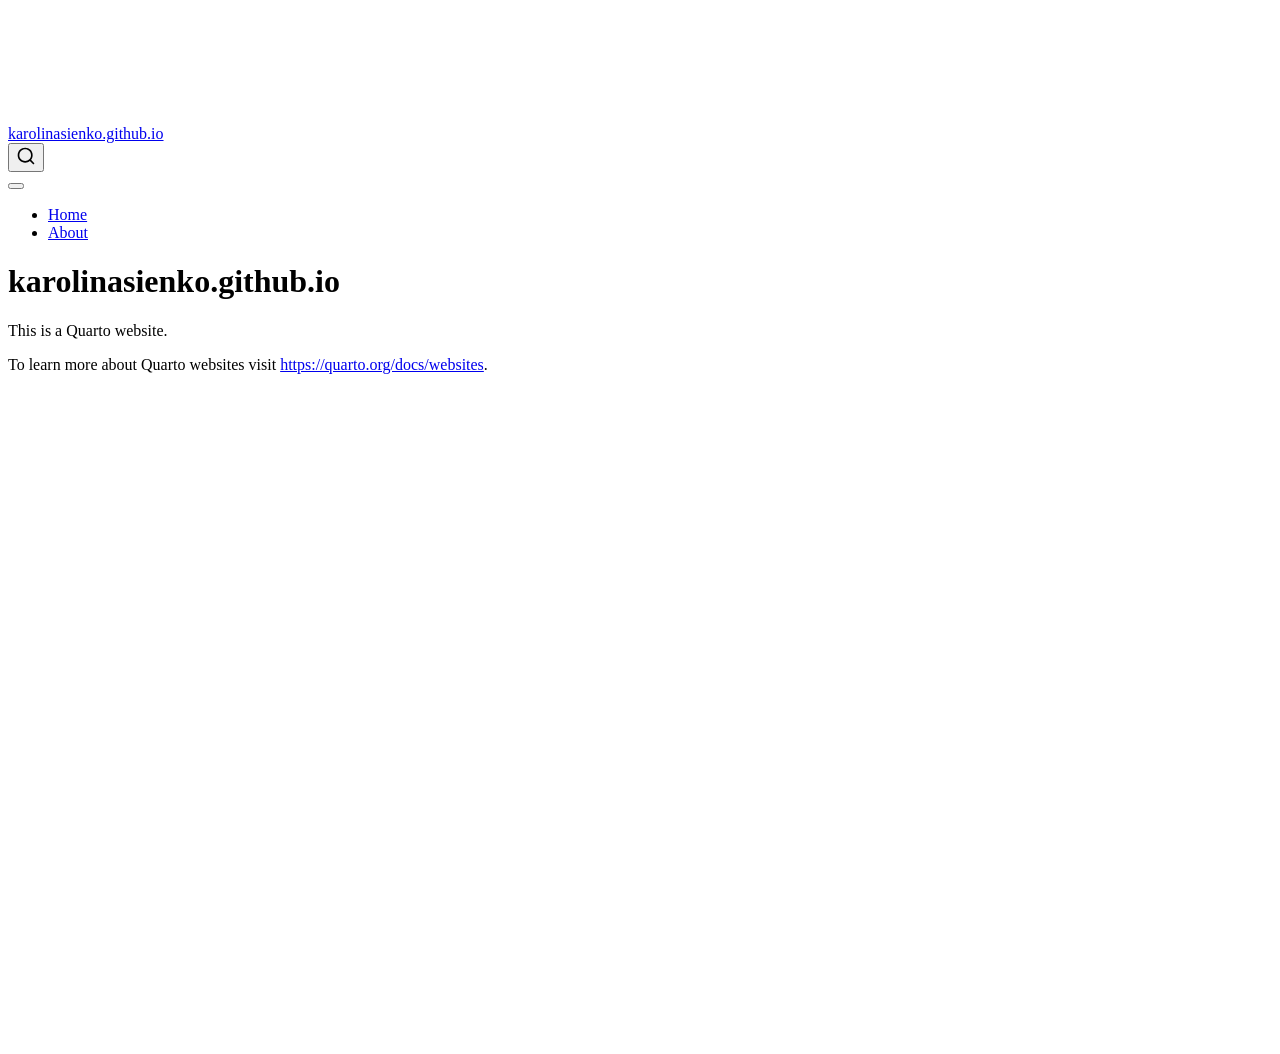
==== docs/index.html @ c71c87f5 "inital website files" ====
<!DOCTYPE html>
<html xmlns="http://www.w3.org/1999/xhtml" lang="en" xml:lang="en"><head>

<meta charset="utf-8">
<meta name="generator" content="quarto-1.10.18">

<meta name="viewport" content="width=device-width, initial-scale=1.0, user-scalable=yes">


<title>karolinasienko.github.io</title>
<style>
/* Default styles provided by pandoc.
** See https://pandoc.org/MANUAL.html#variables-for-html for config info.
*/
span.smallcaps{font-variant: small-caps;}
div.columns{display: flex; gap: 1.5em;}
div.column{flex: auto;}
@media screen {
div.columns{gap: min(4vw, 1.5em);}
div.column{overflow-x: auto;}
}
div.hanging-indent{margin-left: 1.5em; text-indent: -1.5em;}
ul.task-list{list-style: none;}
ul.task-list li input[type="checkbox"] {
  width: 0.8em;
  margin: 0 0.8em 0.2em -1em; /* quarto-specific, see https://github.com/quarto-dev/quarto-cli/issues/4556 */ 
  vertical-align: middle;
}
</style>


<script src="site_libs/quarto-nav/quarto-nav.js"></script>
<script src="site_libs/quarto-nav/headroom.min.js"></script>
<script src="site_libs/clipboard/clipboard.min.js"></script>
<script src="site_libs/quarto-search/autocomplete.umd.js"></script>
<script src="site_libs/quarto-search/fuse.min.js"></script>
<script src="site_libs/quarto-search/quarto-search.js"></script>
<meta name="quarto:offset" content="./">
<script src="site_libs/quarto-html/quarto.js" type="module"></script>
<script src="site_libs/quarto-html/tabsets/tabsets.js" type="module"></script>
<script src="site_libs/quarto-html/popper.min.js"></script>
<script src="site_libs/quarto-html/tippy.umd.min.js"></script>
<script src="site_libs/quarto-html/anchor.min.js"></script>
<link href="site_libs/quarto-html/tippy.css" rel="stylesheet">
<link href="site_libs/quarto-html/quarto-syntax-highlighting-64a204ab8560d761af7679ceaba22944.css" rel="stylesheet" id="quarto-text-highlighting-styles">
<script src="site_libs/bootstrap/bootstrap.min.js"></script>
<link href="site_libs/bootstrap/bootstrap-icons.css" rel="stylesheet">
<link href="site_libs/bootstrap/bootstrap-445b8638c3d06994fee0907d791121c4.min.css" rel="stylesheet" append-hash="true" id="quarto-bootstrap" data-mode="light">
<script id="quarto-search-options" type="application/json">{
  "location": "navbar",
  "copy-button": false,
  "collapse-after": 3,
  "panel-placement": "end",
  "type": "overlay",
  "limit": 50,
  "keyboard-shortcut": [
    "f",
    "/",
    "s"
  ],
  "show-item-context": false,
  "language": {
    "search-no-results-text": "No results",
    "search-matching-documents-text": "matching documents",
    "search-copy-link-title": "Copy link to search",
    "search-hide-matches-text": "Hide additional matches",
    "search-more-match-text": "more match in this document",
    "search-more-matches-text": "more matches in this document",
    "search-clear-button-title": "Clear",
    "search-text-placeholder": "",
    "search-detached-cancel-button-title": "Cancel",
    "search-submit-button-title": "Submit",
    "search-label": "Search"
  }
}</script>


<link rel="stylesheet" href="styles.css">
</head>

<body class="nav-fixed quarto-light">

<div id="quarto-search-results"></div>
  <header id="quarto-header" class="headroom fixed-top">
    <nav class="navbar navbar-expand-lg " data-bs-theme="dark">
      <div class="navbar-container container-fluid">
      <div class="navbar-brand-container mx-auto">
    <a class="navbar-brand" href="./index.html">
    <span class="navbar-title">karolinasienko.github.io</span>
    </a>
  </div>
            <div id="quarto-search" class="" title="Search"></div>
          <button class="navbar-toggler" type="button" data-bs-toggle="collapse" data-bs-target="#navbarCollapse" aria-controls="navbarCollapse" role="menu" aria-expanded="false" aria-label="Toggle navigation" onclick="if (window.quartoToggleHeadroom) { window.quartoToggleHeadroom(); }">
  <span class="navbar-toggler-icon"></span>
</button>
          <div class="collapse navbar-collapse" id="navbarCollapse">
            <ul class="navbar-nav navbar-nav-scroll me-auto">
  <li class="nav-item">
    <a class="nav-link active" href="./index.html" aria-current="page"> 
<span class="menu-text">Home</span></a>
  </li>  
  <li class="nav-item">
    <a class="nav-link" href="./about.html"> 
<span class="menu-text">About</span></a>
  </li>  
</ul>
          </div> <!-- /navcollapse -->
            <div class="quarto-navbar-tools">
</div>
      </div> <!-- /container-fluid -->
    </nav>
</header>
<!-- content -->
<div id="quarto-content" class="quarto-container page-columns page-rows-contents page-layout-article page-navbar">
<!-- sidebar -->
<!-- margin-sidebar -->
    <div id="quarto-margin-sidebar" class="sidebar margin-sidebar zindex-bottom">
        
    </div>
<!-- main -->
<main class="content" id="quarto-document-content">

<header id="title-block-header" class="quarto-title-block default">
<div class="quarto-title">
<h1 class="title">karolinasienko.github.io</h1>
</div>



<div class="quarto-title-meta">

    
  
    
  </div>
  


</header>


<p>This is a Quarto website.</p>
<p>To learn more about Quarto websites visit <a href="https://quarto.org/docs/websites" class="uri">https://quarto.org/docs/websites</a>.</p>



</main> <!-- /main -->
<script id="quarto-html-after-body" type="application/javascript">
  window.document.addEventListener("DOMContentLoaded", function (event) {
    const icon = "";
    const anchorJS = new window.AnchorJS();
    anchorJS.options = {
      placement: 'right',
      icon: icon
    };
    anchorJS.add('.anchored');
    const isCodeAnnotation = (el) => {
      for (const clz of el.classList) {
        if (clz.startsWith('code-annotation-')) {                     
          return true;
        }
      }
      return false;
    }
    const onCopySuccess = function(e) {
      // button target
      const button = e.trigger;
      // don't keep focus
      button.blur();
      // flash "checked"
      button.classList.add('code-copy-button-checked');
      var currentTitle = button.getAttribute("title");
      button.setAttribute("title", "Copied!");
      let tooltip;
      if (window.bootstrap) {
        button.setAttribute("data-bs-toggle", "tooltip");
        button.setAttribute("data-bs-placement", "left");
        button.setAttribute("data-bs-title", "Copied!");
        tooltip = new bootstrap.Tooltip(button, 
          { trigger: "manual", 
            customClass: "code-copy-button-tooltip",
            offset: [0, -8]});
        tooltip.show();    
      }
      setTimeout(function() {
        if (tooltip) {
          tooltip.hide();
          button.removeAttribute("data-bs-title");
          button.removeAttribute("data-bs-toggle");
          button.removeAttribute("data-bs-placement");
        }
        button.setAttribute("title", currentTitle);
        button.classList.remove('code-copy-button-checked');
      }, 1000);
      // clear code selection
      e.clearSelection();
    }
    const getTextToCopy = function(trigger) {
      const outerScaffold = trigger.parentElement.cloneNode(true);
      const codeEl = outerScaffold.querySelector('code');
      for (const childEl of codeEl.children) {
        if (isCodeAnnotation(childEl)) {
          childEl.remove();
        }
      }
      return codeEl.innerText;
    }
    const clipboard = new window.ClipboardJS('.code-copy-button:not([data-in-quarto-modal])', {
      text: getTextToCopy
    });
    clipboard.on('success', onCopySuccess);
    if (window.document.getElementById('quarto-embedded-source-code-modal')) {
      const clipboardModal = new window.ClipboardJS('.code-copy-button[data-in-quarto-modal]', {
        text: getTextToCopy,
        container: window.document.getElementById('quarto-embedded-source-code-modal')
      });
      clipboardModal.on('success', onCopySuccess);
    }
      var localhostRegex = new RegExp(/^(?:http|https):\/\/localhost\:?[0-9]*\//);
      var mailtoRegex = new RegExp(/^mailto:/);
        var filterRegex = new RegExp('/' + window.location.host + '/');
      var isInternal = (href) => {
          return filterRegex.test(href) || localhostRegex.test(href) || mailtoRegex.test(href);
      }
      // Inspect non-navigation links and adorn them if external
     var links = window.document.querySelectorAll('a[href]:not(.nav-link):not(.navbar-brand):not(.toc-action):not(.sidebar-link):not(.sidebar-item-toggle):not(.pagination-link):not(.no-external):not([aria-hidden]):not(.dropdown-item):not(.quarto-navigation-tool):not(.about-link)');
      for (var i=0; i<links.length; i++) {
        const link = links[i];
        if (!isInternal(link.href)) {
          // undo the damage that might have been done by quarto-nav.js in the case of
          // links that we want to consider external
          if (link.dataset.originalHref !== undefined) {
            link.href = link.dataset.originalHref;
          }
        }
      }
    function tippyHover(el, contentFn, onTriggerFn, onUntriggerFn) {
      const config = {
        allowHTML: true,
        maxWidth: 500,
        delay: 100,
        arrow: false,
        appendTo: function(el) {
            return el.parentElement;
        },
        interactive: true,
        interactiveBorder: 10,
        theme: 'quarto',
        placement: 'bottom-start',
      };
      if (contentFn) {
        config.content = contentFn;
      }
      if (onTriggerFn) {
        config.onTrigger = onTriggerFn;
      }
      if (onUntriggerFn) {
        config.onUntrigger = onUntriggerFn;
      }
      window.tippy(el, config); 
    }
    const noterefs = window.document.querySelectorAll('a[role="doc-noteref"]');
    for (var i=0; i<noterefs.length; i++) {
      const ref = noterefs[i];
      tippyHover(ref, function() {
        // use id or data attribute instead here
        let href = ref.getAttribute('data-footnote-href') || ref.getAttribute('href');
        try { href = new URL(href).hash; } catch {}
        const id = href.replace(/^#\/?/, "");
        const note = window.document.getElementById(id);
        if (note) {
          return note.innerHTML;
        } else {
          return "";
        }
      });
    }
    const xrefs = window.document.querySelectorAll('a.quarto-xref');
    const processXRef = (id, note) => {
      // Strip column container classes
      const stripColumnClz = (el) => {
        el.classList.remove("page-full", "page-columns");
        if (el.children) {
          for (const child of el.children) {
            stripColumnClz(child);
          }
        }
      }
      stripColumnClz(note)
      if (id === null || id.startsWith('sec-')) {
        // Special case sections, only their first couple elements
        const container = document.createElement("div");
        if (note.children && note.children.length > 2) {
          container.appendChild(note.children[0].cloneNode(true));
          for (let i = 1; i < note.children.length; i++) {
            const child = note.children[i];
            if (child.tagName === "P" && child.innerText === "") {
              continue;
            } else {
              container.appendChild(child.cloneNode(true));
              break;
            }
          }
          if (window.Quarto?.typesetMath) {
            window.Quarto.typesetMath(container);
          }
          return container.innerHTML
        } else {
          if (window.Quarto?.typesetMath) {
            window.Quarto.typesetMath(note);
          }
          return note.innerHTML;
        }
      } else {
        // Remove any anchor links if they are present
        const anchorLink = note.querySelector('a.anchorjs-link');
        if (anchorLink) {
          anchorLink.remove();
        }
        if (window.Quarto?.typesetMath) {
          window.Quarto.typesetMath(note);
        }
        if (note.classList.contains("callout")) {
          return note.outerHTML;
        } else {
          return note.innerHTML;
        }
      }
    }
    for (var i=0; i<xrefs.length; i++) {
      const xref = xrefs[i];
      tippyHover(xref, undefined, function(instance) {
        instance.disable();
        let url = xref.getAttribute('href');
        let hash = undefined; 
        if (url.startsWith('#')) {
          hash = url;
        } else {
          try { hash = new URL(url).hash; } catch {}
        }
        if (hash) {
          const id = hash.replace(/^#\/?/, "");
          const note = window.document.getElementById(id);
          if (note !== null) {
            try {
              const html = processXRef(id, note.cloneNode(true));
              instance.setContent(html);
            } finally {
              instance.enable();
              instance.show();
            }
          } else {
            // See if we can fetch this
            fetch(url.split('#')[0])
            .then(res => res.text())
            .then(html => {
              const parser = new DOMParser();
              const htmlDoc = parser.parseFromString(html, "text/html");
              const note = htmlDoc.getElementById(id);
              if (note !== null) {
                const html = processXRef(id, note);
                instance.setContent(html);
              } 
            }).finally(() => {
              instance.enable();
              instance.show();
            });
          }
        } else {
          // See if we can fetch a full url (with no hash to target)
          // This is a special case and we should probably do some content thinning / targeting
          fetch(url)
          .then(res => res.text())
          .then(html => {
            const parser = new DOMParser();
            const htmlDoc = parser.parseFromString(html, "text/html");
            const note = htmlDoc.querySelector('main.content');
            if (note !== null) {
              // This should only happen for chapter cross references
              // (since there is no id in the URL)
              // remove the first header
              if (note.children.length > 0 && note.children[0].tagName === "HEADER") {
                note.children[0].remove();
              }
              const html = processXRef(null, note);
              instance.setContent(html);
            } 
          }).finally(() => {
            instance.enable();
            instance.show();
          });
        }
      }, function(instance) {
      });
    }
        let selectedAnnoteEl;
        const selectorForAnnotation = ( cell, annotation) => {
          let cellAttr = 'data-code-cell="' + cell + '"';
          let lineAttr = 'data-code-annotation="' +  annotation + '"';
          const selector = 'span[' + cellAttr + '][' + lineAttr + ']';
          return selector;
        }
        const selectCodeLines = (annoteEl) => {
          const doc = window.document;
          const targetCell = annoteEl.getAttribute("data-target-cell");
          const targetAnnotation = annoteEl.getAttribute("data-target-annotation");
          const annoteSpan = window.document.querySelector(selectorForAnnotation(targetCell, targetAnnotation));
          const lines = annoteSpan.getAttribute("data-code-lines").split(",");
          const lineIds = lines.map((line) => {
            return targetCell + "-" + line;
          })
          let top = null;
          let height = null;
          let parent = null;
          if (lineIds.length > 0) {
              //compute the position of the single el (top and bottom and make a div)
              const el = window.document.getElementById(lineIds[0]);
              top = el.offsetTop;
              height = el.offsetHeight;
              parent = el.parentElement.parentElement;
            if (lineIds.length > 1) {
              const lastEl = window.document.getElementById(lineIds[lineIds.length - 1]);
              const bottom = lastEl.offsetTop + lastEl.offsetHeight;
              height = bottom - top;
            }
            if (top !== null && height !== null && parent !== null) {
              // cook up a div (if necessary) and position it 
              let div = window.document.getElementById("code-annotation-line-highlight");
              if (div === null) {
                div = window.document.createElement("div");
                div.setAttribute("id", "code-annotation-line-highlight");
                div.style.position = 'absolute';
                parent.appendChild(div);
              }
              div.style.top = top - 2 + "px";
              div.style.height = height + 4 + "px";
              div.style.left = 0;
              let gutterDiv = window.document.getElementById("code-annotation-line-highlight-gutter");
              if (gutterDiv === null) {
                gutterDiv = window.document.createElement("div");
                gutterDiv.setAttribute("id", "code-annotation-line-highlight-gutter");
                gutterDiv.style.position = 'absolute';
                const codeCell = window.document.getElementById(targetCell);
                const gutter = codeCell.querySelector('.code-annotation-gutter');
                gutter.appendChild(gutterDiv);
              }
              gutterDiv.style.top = top - 2 + "px";
              gutterDiv.style.height = height + 4 + "px";
            }
            selectedAnnoteEl = annoteEl;
          }
        };
        const unselectCodeLines = () => {
          const elementsIds = ["code-annotation-line-highlight", "code-annotation-line-highlight-gutter"];
          elementsIds.forEach((elId) => {
            const div = window.document.getElementById(elId);
            if (div) {
              div.remove();
            }
          });
          selectedAnnoteEl = undefined;
        };
          // Handle positioning of the toggle
      window.addEventListener(
        "resize",
        throttle(() => {
          elRect = undefined;
          if (selectedAnnoteEl) {
            selectCodeLines(selectedAnnoteEl);
          }
        }, 10)
      );
      function throttle(fn, ms) {
      let throttle = false;
      let timer;
        return (...args) => {
          if(!throttle) { // first call gets through
              fn.apply(this, args);
              throttle = true;
          } else { // all the others get throttled
              if(timer) clearTimeout(timer); // cancel #2
              timer = setTimeout(() => {
                fn.apply(this, args);
                timer = throttle = false;
              }, ms);
          }
        };
      }
        // Attach click handler to the DT
        const annoteDls = window.document.querySelectorAll('dt[data-target-cell]');
        for (const annoteDlNode of annoteDls) {
          annoteDlNode.addEventListener('click', (event) => {
            const clickedEl = event.target;
            if (clickedEl !== selectedAnnoteEl) {
              unselectCodeLines();
              const activeEl = window.document.querySelector('dt[data-target-cell].code-annotation-active');
              if (activeEl) {
                activeEl.classList.remove('code-annotation-active');
              }
              selectCodeLines(clickedEl);
              clickedEl.classList.add('code-annotation-active');
            } else {
              // Unselect the line
              unselectCodeLines();
              clickedEl.classList.remove('code-annotation-active');
            }
          });
        }
    const findCites = (el) => {
      const parentEl = el.parentElement;
      if (parentEl) {
        const cites = parentEl.dataset.cites;
        if (cites) {
          return {
            el,
            cites: cites.split(' ')
          };
        } else {
          return findCites(el.parentElement)
        }
      } else {
        return undefined;
      }
    };
    var bibliorefs = window.document.querySelectorAll('a[role="doc-biblioref"]');
    for (var i=0; i<bibliorefs.length; i++) {
      const ref = bibliorefs[i];
      const citeInfo = findCites(ref);
      if (citeInfo) {
        tippyHover(citeInfo.el, function() {
          var popup = window.document.createElement('div');
          citeInfo.cites.forEach(function(cite) {
            var citeDiv = window.document.createElement('div');
            citeDiv.classList.add('hanging-indent');
            citeDiv.classList.add('csl-entry');
            var biblioDiv = window.document.getElementById('ref-' + cite);
            if (biblioDiv) {
              citeDiv.innerHTML = biblioDiv.innerHTML;
            }
            popup.appendChild(citeDiv);
          });
          return popup.innerHTML;
        });
      }
    }
  });
  </script>
</div> <!-- /content -->




</body></html>
---- docs/site_libs/quarto-html/tippy.css ----
.tippy-box[data-animation=fade][data-state=hidden]{opacity:0}[data-tippy-root]{max-width:calc(100vw - 10px)}.tippy-box{position:relative;background-color:#333;color:#fff;border-radius:4px;font-size:14px;line-height:1.4;white-space:normal;outline:0;transition-property:transform,visibility,opacity}.tippy-box[data-placement^=top]>.tippy-arrow{bottom:0}.tippy-box[data-placement^=top]>.tippy-arrow:before{bottom:-7px;left:0;border-width:8px 8px 0;border-top-color:initial;transform-origin:center top}.tippy-box[data-placement^=bottom]>.tippy-arrow{top:0}.tippy-box[data-placement^=bottom]>.tippy-arrow:before{top:-7px;left:0;border-width:0 8px 8px;border-bottom-color:initial;transform-origin:center bottom}.tippy-box[data-placement^=left]>.tippy-arrow{right:0}.tippy-box[data-placement^=left]>.tippy-arrow:before{border-width:8px 0 8px 8px;border-left-color:initial;right:-7px;transform-origin:center left}.tippy-box[data-placement^=right]>.tippy-arrow{left:0}.tippy-box[data-placement^=right]>.tippy-arrow:before{left:-7px;border-width:8px 8px 8px 0;border-right-color:initial;transform-origin:center right}.tippy-box[data-inertia][data-state=visible]{transition-timing-function:cubic-bezier(.54,1.5,.38,1.11)}.tippy-arrow{width:16px;height:16px;color:#333}.tippy-arrow:before{content:"";position:absolute;border-color:transparent;border-style:solid}.tippy-content{position:relative;padding:5px 9px;z-index:1}
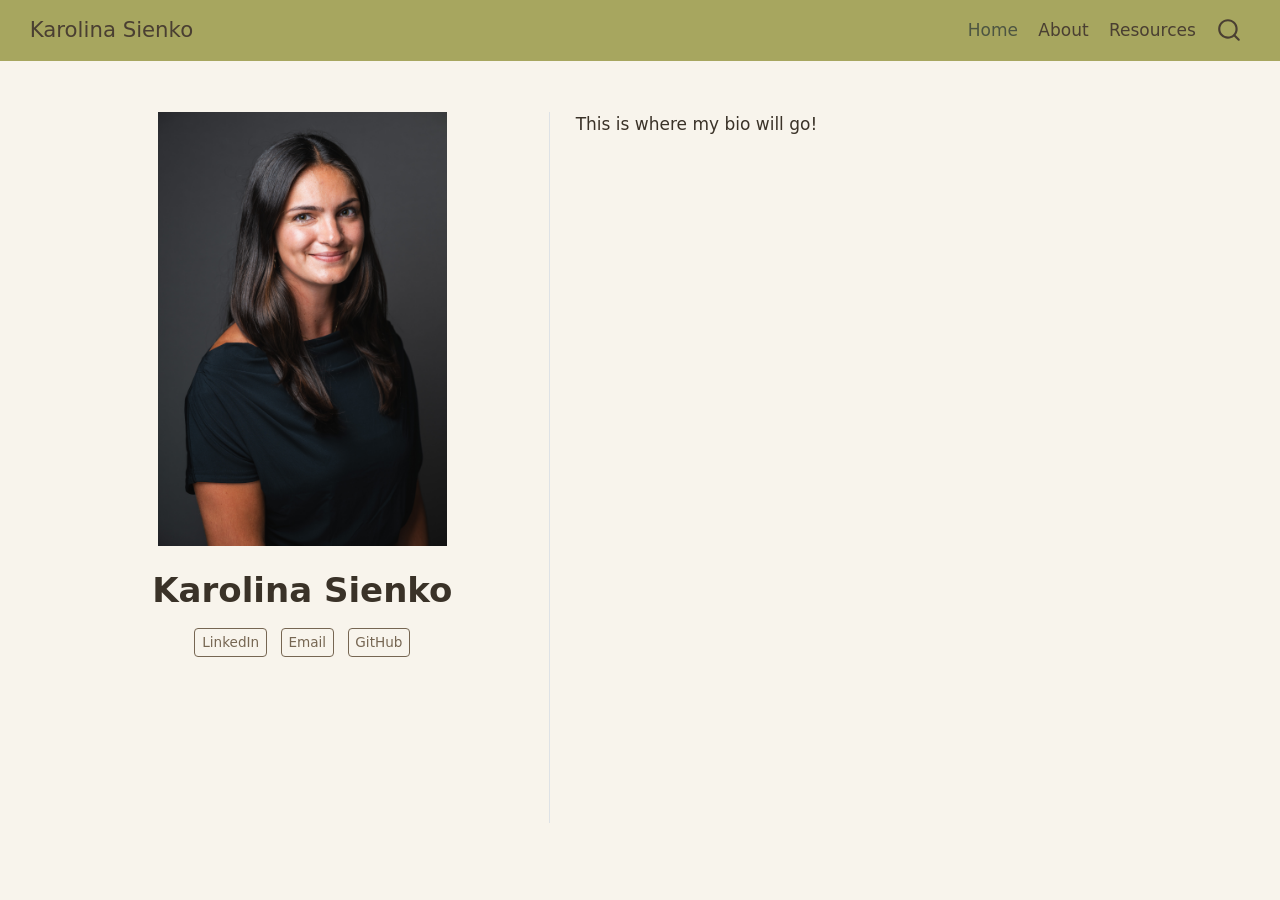
==== commit b8839c51: "update website" ====
--- a/docs/index.html
+++ b/docs/index.html
@@ -7,7 +7,7 @@
 <meta name="viewport" content="width=device-width, initial-scale=1.0, user-scalable=yes">
 
 
-<title>karolinasienko.github.io</title>
+<title>Karolina Sienko</title>
 <style>
 /* Default styles provided by pandoc.
 ** See https://pandoc.org/MANUAL.html#variables-for-html for config info.
@@ -40,12 +40,11 @@
 <script src="site_libs/quarto-html/tabsets/tabsets.js" type="module"></script>
 <script src="site_libs/quarto-html/popper.min.js"></script>
 <script src="site_libs/quarto-html/tippy.umd.min.js"></script>
-<script src="site_libs/quarto-html/anchor.min.js"></script>
 <link href="site_libs/quarto-html/tippy.css" rel="stylesheet">
 <link href="site_libs/quarto-html/quarto-syntax-highlighting-64a204ab8560d761af7679ceaba22944.css" rel="stylesheet" id="quarto-text-highlighting-styles">
 <script src="site_libs/bootstrap/bootstrap.min.js"></script>
 <link href="site_libs/bootstrap/bootstrap-icons.css" rel="stylesheet">
-<link href="site_libs/bootstrap/bootstrap-445b8638c3d06994fee0907d791121c4.min.css" rel="stylesheet" append-hash="true" id="quarto-bootstrap" data-mode="light">
+<link href="site_libs/bootstrap/bootstrap-30ba4f219e19364cc62fd68c0fb30aa4.min.css" rel="stylesheet" append-hash="true" id="quarto-bootstrap" data-mode="light">
 <script id="quarto-search-options" type="application/json">{
   "location": "navbar",
   "copy-button": false,
@@ -75,7 +74,6 @@
 }</script>
 
 
-<link rel="stylesheet" href="styles.css">
 </head>
 
 <body class="nav-fixed quarto-light">
@@ -86,7 +84,7 @@
       <div class="navbar-container container-fluid">
       <div class="navbar-brand-container mx-auto">
     <a class="navbar-brand" href="./index.html">
-    <span class="navbar-title">karolinasienko.github.io</span>
+    <span class="navbar-title">Karolina Sienko</span>
     </a>
   </div>
             <div id="quarto-search" class="" title="Search"></div>
@@ -94,7 +92,7 @@
   <span class="navbar-toggler-icon"></span>
 </button>
           <div class="collapse navbar-collapse" id="navbarCollapse">
-            <ul class="navbar-nav navbar-nav-scroll me-auto">
+            <ul class="navbar-nav navbar-nav-scroll ms-auto">
   <li class="nav-item">
     <a class="nav-link active" href="./index.html" aria-current="page"> 
 <span class="menu-text">Home</span></a>
@@ -102,6 +100,10 @@
   <li class="nav-item">
     <a class="nav-link" href="./about.html"> 
 <span class="menu-text">About</span></a>
+  </li>  
+  <li class="nav-item">
+    <a class="nav-link" href="./resources.html"> 
+<span class="menu-text">Resources</span></a>
   </li>  
 </ul>
           </div> <!-- /navcollapse -->
@@ -111,49 +113,43 @@
     </nav>
 </header>
 <!-- content -->
-<div id="quarto-content" class="quarto-container page-columns page-rows-contents page-layout-article page-navbar">
+<div id="quarto-content" class="quarto-container page-columns page-rows-contents page-layout-full page-navbar">
 <!-- sidebar -->
 <!-- margin-sidebar -->
-    <div id="quarto-margin-sidebar" class="sidebar margin-sidebar zindex-bottom">
-        
-    </div>
+    
 <!-- main -->
-<main class="content" id="quarto-document-content">
-
+<div class="quarto-about-trestles column-page">
+  <div class="about-entity">
+    <img src="images/headshot.jpg" class="about-image
+  rectangle " style="width: 17em;">
 <header id="title-block-header" class="quarto-title-block default">
 <div class="quarto-title">
-<h1 class="title">karolinasienko.github.io</h1>
+<h1 class="title">Karolina Sienko</h1>
 </div>
-
-
-
-<div class="quarto-title-meta">
-
-    
-  
-    
+<div class="quarto-title-meta column-page">
   </div>
-  
-
-
 </header>
-
-
-<p>This is a Quarto website.</p>
-<p>To learn more about Quarto websites visit <a href="https://quarto.org/docs/websites" class="uri">https://quarto.org/docs/websites</a>.</p>
-
-
-
-</main> <!-- /main -->
+    <div class="about-links">
+  <a href="https://www.linkedin.com/in/karolina-sienko/" class="about-link" rel="" target="_blank">
+     <span class="about-link-text"><i class="fa-brands fa-linkedin"></i> LinkedIn</span>
+  </a>
+  <a href="mailto:karolina.e.sienko@gmail.com" class="about-link" rel="" target="">
+     <span class="about-link-text"><i class="fa-solid fa-envelope"></i> Email</span>
+  </a>
+  <a href="https://github.com/karolinasienko" class="about-link" rel="" target="_blank">
+     <span class="about-link-text"><i class="fa-brands fa-github"></i> GitHub</span>
+  </a>
+</div>
+  </div>
+  <div class="about-contents"><main class="content column-page" id="quarto-document-content">
+<p>This is where my bio will go!</p>
+
+
+</main></div>
+</div>
+ <!-- /main -->
 <script id="quarto-html-after-body" type="application/javascript">
   window.document.addEventListener("DOMContentLoaded", function (event) {
-    const icon = "";
-    const anchorJS = new window.AnchorJS();
-    anchorJS.options = {
-      placement: 'right',
-      icon: icon
-    };
-    anchorJS.add('.anchored');
     const isCodeAnnotation = (el) => {
       for (const clz of el.classList) {
         if (clz.startsWith('code-annotation-')) {                     
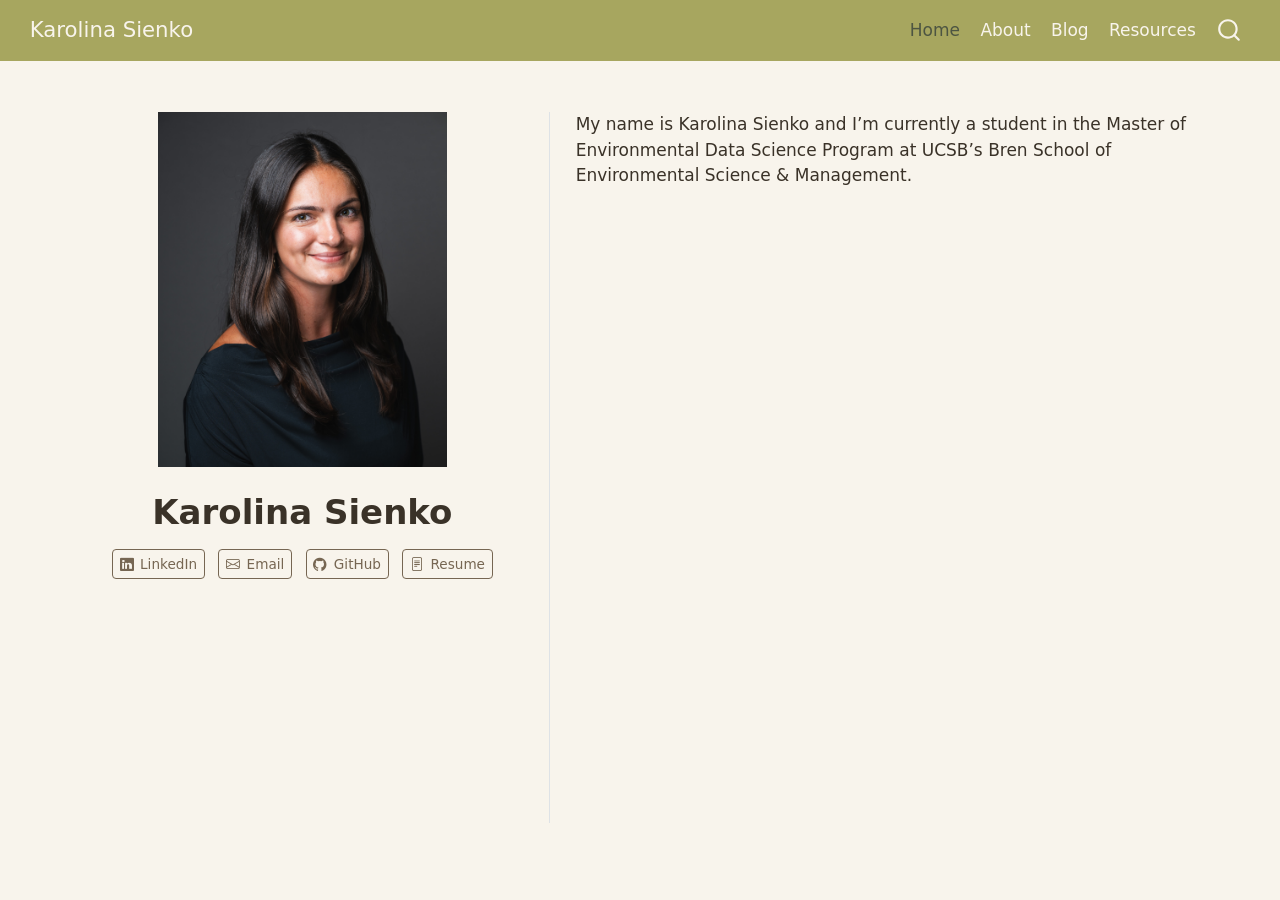
==== commit c46903be: "added my first blog post" ====
--- a/docs/index.html
+++ b/docs/index.html
@@ -44,7 +44,7 @@
 <link href="site_libs/quarto-html/quarto-syntax-highlighting-64a204ab8560d761af7679ceaba22944.css" rel="stylesheet" id="quarto-text-highlighting-styles">
 <script src="site_libs/bootstrap/bootstrap.min.js"></script>
 <link href="site_libs/bootstrap/bootstrap-icons.css" rel="stylesheet">
-<link href="site_libs/bootstrap/bootstrap-30ba4f219e19364cc62fd68c0fb30aa4.min.css" rel="stylesheet" append-hash="true" id="quarto-bootstrap" data-mode="light">
+<link href="site_libs/bootstrap/bootstrap-de41f6195cf13047cfeaae34bc5047b9.min.css" rel="stylesheet" append-hash="true" id="quarto-bootstrap" data-mode="light">
 <script id="quarto-search-options" type="application/json">{
   "location": "navbar",
   "copy-button": false,
@@ -102,6 +102,10 @@
 <span class="menu-text">About</span></a>
   </li>  
   <li class="nav-item">
+    <a class="nav-link" href="./posts.html"> 
+<span class="menu-text">Blog</span></a>
+  </li>  
+  <li class="nav-item">
     <a class="nav-link" href="./resources.html"> 
 <span class="menu-text">Resources</span></a>
   </li>  
@@ -120,7 +124,7 @@
 <!-- main -->
 <div class="quarto-about-trestles column-page">
   <div class="about-entity">
-    <img src="images/headshot.jpg" class="about-image
+    <img src="images/website_headhost.jpg" class="about-image
   rectangle " style="width: 17em;">
 <header id="title-block-header" class="quarto-title-block default">
 <div class="quarto-title">
@@ -131,18 +135,25 @@
 </header>
     <div class="about-links">
   <a href="https://www.linkedin.com/in/karolina-sienko/" class="about-link" rel="" target="_blank">
-     <span class="about-link-text"><i class="fa-brands fa-linkedin"></i> LinkedIn</span>
+    <i class="bi bi-linkedin"></i>
+     <span class="about-link-text">LinkedIn</span>
   </a>
   <a href="mailto:karolina.e.sienko@gmail.com" class="about-link" rel="" target="">
-     <span class="about-link-text"><i class="fa-solid fa-envelope"></i> Email</span>
+    <i class="bi bi-envelope"></i>
+     <span class="about-link-text">Email</span>
   </a>
   <a href="https://github.com/karolinasienko" class="about-link" rel="" target="_blank">
-     <span class="about-link-text"><i class="fa-brands fa-github"></i> GitHub</span>
+    <i class="bi bi-github"></i>
+     <span class="about-link-text">GitHub</span>
+  </a>
+  <a href="https://karolinasienko.github.io/files/KarolinaSienko_MEDS_Resume_Sep2026.pdf" class="about-link" rel="" target="_blank">
+    <i class="bi bi-file-text"></i>
+     <span class="about-link-text">Resume</span>
   </a>
 </div>
   </div>
   <div class="about-contents"><main class="content column-page" id="quarto-document-content">
-<p>This is where my bio will go!</p>
+<p>My name is Karolina Sienko and I’m currently a student in the Master of Environmental Data Science Program at UCSB’s Bren School of Environmental Science &amp; Management.</p>
 
 
 </main></div>
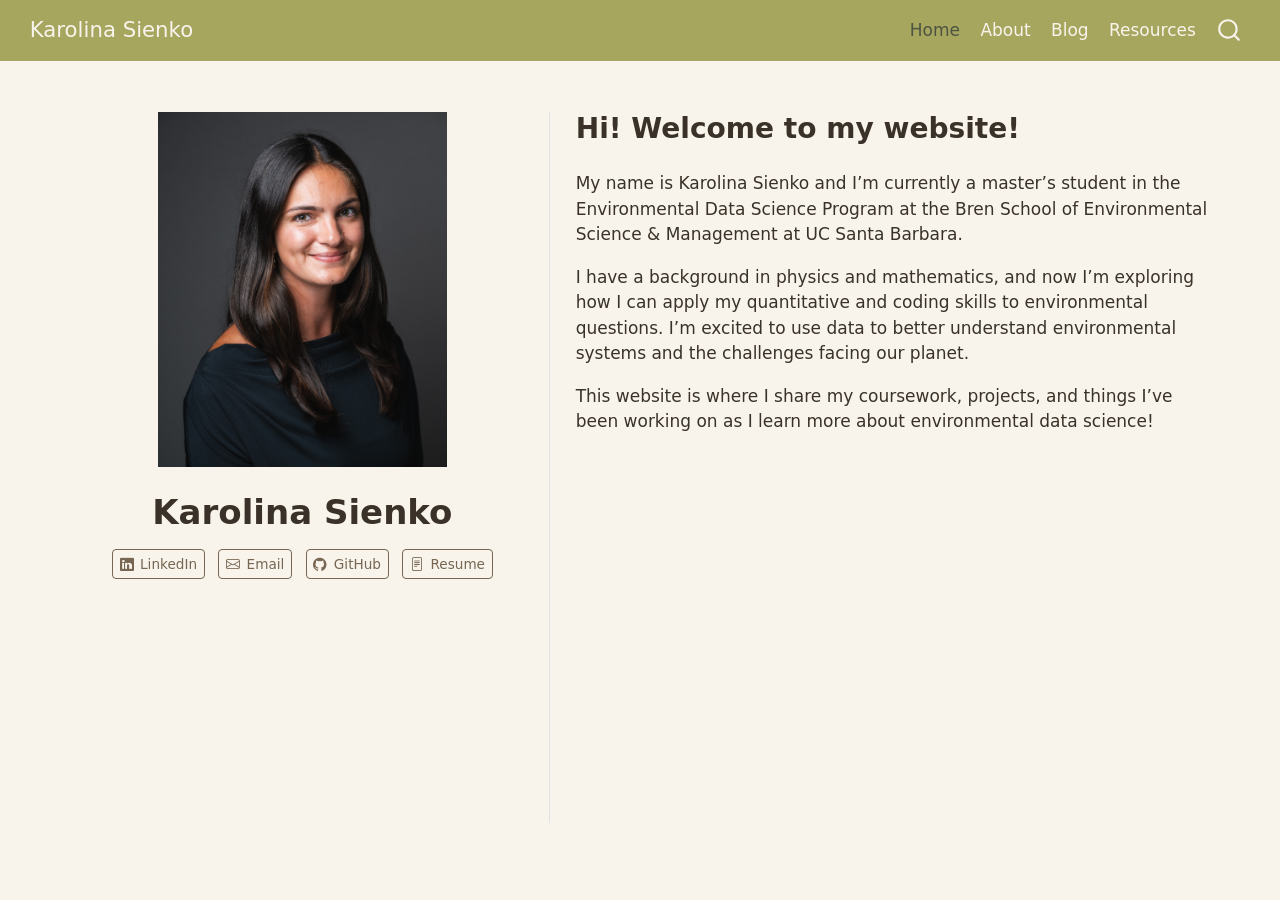
==== commit 9e4bc86b: "update bio" ====
--- a/docs/index.html
+++ b/docs/index.html
@@ -2,7 +2,7 @@
 <html xmlns="http://www.w3.org/1999/xhtml" lang="en" xml:lang="en"><head>
 
 <meta charset="utf-8">
-<meta name="generator" content="quarto-1.10.18">
+<meta name="generator" content="quarto-1.10.19">
 
 <meta name="viewport" content="width=device-width, initial-scale=1.0, user-scalable=yes">
 
@@ -41,10 +41,10 @@
 <script src="site_libs/quarto-html/popper.min.js"></script>
 <script src="site_libs/quarto-html/tippy.umd.min.js"></script>
 <link href="site_libs/quarto-html/tippy.css" rel="stylesheet">
-<link href="site_libs/quarto-html/quarto-syntax-highlighting-64a204ab8560d761af7679ceaba22944.css" rel="stylesheet" id="quarto-text-highlighting-styles">
+<link href="site_libs/quarto-html/quarto-syntax-highlighting-bf27225e3a48a9273f3daa8f8e829971.css" rel="stylesheet" id="quarto-text-highlighting-styles">
 <script src="site_libs/bootstrap/bootstrap.min.js"></script>
 <link href="site_libs/bootstrap/bootstrap-icons.css" rel="stylesheet">
-<link href="site_libs/bootstrap/bootstrap-de41f6195cf13047cfeaae34bc5047b9.min.css" rel="stylesheet" append-hash="true" id="quarto-bootstrap" data-mode="light">
+<link href="site_libs/bootstrap/bootstrap-2a06abbf2f74c4835d9276cb89cabbed.min.css" rel="stylesheet" append-hash="true" id="quarto-bootstrap" data-mode="light">
 <script id="quarto-search-options" type="application/json">{
   "location": "navbar",
   "copy-button": false,
@@ -153,9 +153,14 @@
 </div>
   </div>
   <div class="about-contents"><main class="content column-page" id="quarto-document-content">
-<p>My name is Karolina Sienko and I’m currently a student in the Master of Environmental Data Science Program at UCSB’s Bren School of Environmental Science &amp; Management.</p>
-
-
+<section id="hi-welcome-to-my-website" class="level2">
+<h2 data-anchor-id="hi-welcome-to-my-website">Hi! Welcome to my website!</h2>
+<p>My name is Karolina Sienko and I’m currently a master’s student in the Environmental Data Science Program at the Bren School of Environmental Science &amp; Management at UC Santa Barbara.</p>
+<p>I have a background in physics and mathematics, and now I’m exploring how I can apply my quantitative and coding skills to environmental questions. I’m excited to use data to better understand environmental systems and the challenges facing our planet.</p>
+<p>This website is where I share my coursework, projects, and things I’ve been working on as I learn more about environmental data science!</p>
+
+
+</section>
 </main></div>
 </div>
  <!-- /main -->
--- a/docs/site_libs/quarto-html/quarto-syntax-highlighting-bf27225e3a48a9273f3daa8f8e829971.css
+++ b/docs/site_libs/quarto-html/quarto-syntax-highlighting-bf27225e3a48a9273f3daa8f8e829971.css
@@ -0,0 +1,236 @@
+/* quarto syntax highlight colors */
+:root {
+  --quarto-hl-ot-color: #003B4F;
+  --quarto-hl-at-color: #657422;
+  --quarto-hl-ss-color: #20794D;
+  --quarto-hl-an-color: #5E5E5E;
+  --quarto-hl-fu-color: #4758AB;
+  --quarto-hl-st-color: #20794D;
+  --quarto-hl-cf-color: #003B4F;
+  --quarto-hl-op-color: #5E5E5E;
+  --quarto-hl-er-color: #AD0000;
+  --quarto-hl-bn-color: #AD0000;
+  --quarto-hl-al-color: #AD0000;
+  --quarto-hl-va-color: #111111;
+  --quarto-hl-bu-color: inherit;
+  --quarto-hl-ex-color: inherit;
+  --quarto-hl-pp-color: #AD0000;
+  --quarto-hl-in-color: #5E5E5E;
+  --quarto-hl-vs-color: #20794D;
+  --quarto-hl-wa-color: #5E5E5E;
+  --quarto-hl-do-color: #5E5E5E;
+  --quarto-hl-im-color: #00769E;
+  --quarto-hl-ch-color: #20794D;
+  --quarto-hl-dt-color: #AD0000;
+  --quarto-hl-fl-color: #AD0000;
+  --quarto-hl-co-color: #5E5E5E;
+  --quarto-hl-cv-color: #5E5E5E;
+  --quarto-hl-cn-color: #8f5902;
+  --quarto-hl-sc-color: #5E5E5E;
+  --quarto-hl-dv-color: #AD0000;
+  --quarto-hl-kw-color: #003B4F;
+}
+
+/* other quarto variables */
+:root {
+  --quarto-font-monospace: SFMono-Regular, Menlo, Monaco, Consolas, "Liberation Mono", "Courier New", monospace;
+}
+
+/* syntax highlight based on Pandoc's rules */
+pre > code.sourceCode > span {
+  color: #003B4F;
+}
+
+code.sourceCode > span {
+  color: #003B4F;
+}
+
+div.sourceCode,
+div.sourceCode pre.sourceCode {
+  color: #003B4F;
+}
+
+/* Normal */
+code span {
+  color: #003B4F;
+}
+
+/* Alert */
+code span.al {
+  color: #AD0000;
+  font-style: inherit;
+}
+
+/* Annotation */
+code span.an {
+  color: #5E5E5E;
+  font-style: inherit;
+}
+
+/* Attribute */
+code span.at {
+  color: #657422;
+  font-style: inherit;
+}
+
+/* BaseN */
+code span.bn {
+  color: #AD0000;
+  font-style: inherit;
+}
+
+/* BuiltIn */
+code span.bu {
+  font-style: inherit;
+}
+
+/* ControlFlow */
+code span.cf {
+  color: #003B4F;
+  font-weight: bold;
+  font-style: inherit;
+}
+
+/* Char */
+code span.ch {
+  color: #20794D;
+  font-style: inherit;
+}
+
+/* Constant */
+code span.cn {
+  color: #8f5902;
+  font-style: inherit;
+}
+
+/* Comment */
+code span.co {
+  color: #5E5E5E;
+  font-style: inherit;
+}
+
+/* CommentVar */
+code span.cv {
+  color: #5E5E5E;
+  font-style: italic;
+}
+
+/* Documentation */
+code span.do {
+  color: #5E5E5E;
+  font-style: italic;
+}
+
+/* DataType */
+code span.dt {
+  color: #AD0000;
+  font-style: inherit;
+}
+
+/* DecVal */
+code span.dv {
+  color: #AD0000;
+  font-style: inherit;
+}
+
+/* Error */
+code span.er {
+  color: #AD0000;
+  font-style: inherit;
+}
+
+/* Extension */
+code span.ex {
+  font-style: inherit;
+}
+
+/* Float */
+code span.fl {
+  color: #AD0000;
+  font-style: inherit;
+}
+
+/* Function */
+code span.fu {
+  color: #4758AB;
+  font-style: inherit;
+}
+
+/* Import */
+code span.im {
+  color: #00769E;
+  font-style: inherit;
+}
+
+/* Information */
+code span.in {
+  color: #5E5E5E;
+  font-style: inherit;
+}
+
+/* Keyword */
+code span.kw {
+  color: #003B4F;
+  font-weight: bold;
+  font-style: inherit;
+}
+
+/* Operator */
+code span.op {
+  color: #5E5E5E;
+  font-style: inherit;
+}
+
+/* Other */
+code span.ot {
+  color: #003B4F;
+  font-style: inherit;
+}
+
+/* Preprocessor */
+code span.pp {
+  color: #AD0000;
+  font-style: inherit;
+}
+
+/* SpecialChar */
+code span.sc {
+  color: #5E5E5E;
+  font-style: inherit;
+}
+
+/* SpecialString */
+code span.ss {
+  color: #20794D;
+  font-style: inherit;
+}
+
+/* String */
+code span.st {
+  color: #20794D;
+  font-style: inherit;
+}
+
+/* Variable */
+code span.va {
+  color: #111111;
+  font-style: inherit;
+}
+
+/* VerbatimString */
+code span.vs {
+  color: #20794D;
+  font-style: inherit;
+}
+
+/* Warning */
+code span.wa {
+  color: #5E5E5E;
+  font-style: italic;
+}
+
+.prevent-inlining {
+  content: "</";
+}
+
+/*# sourceMappingURL=8be38f48d34c45af72792cbd699585e7.css.map */
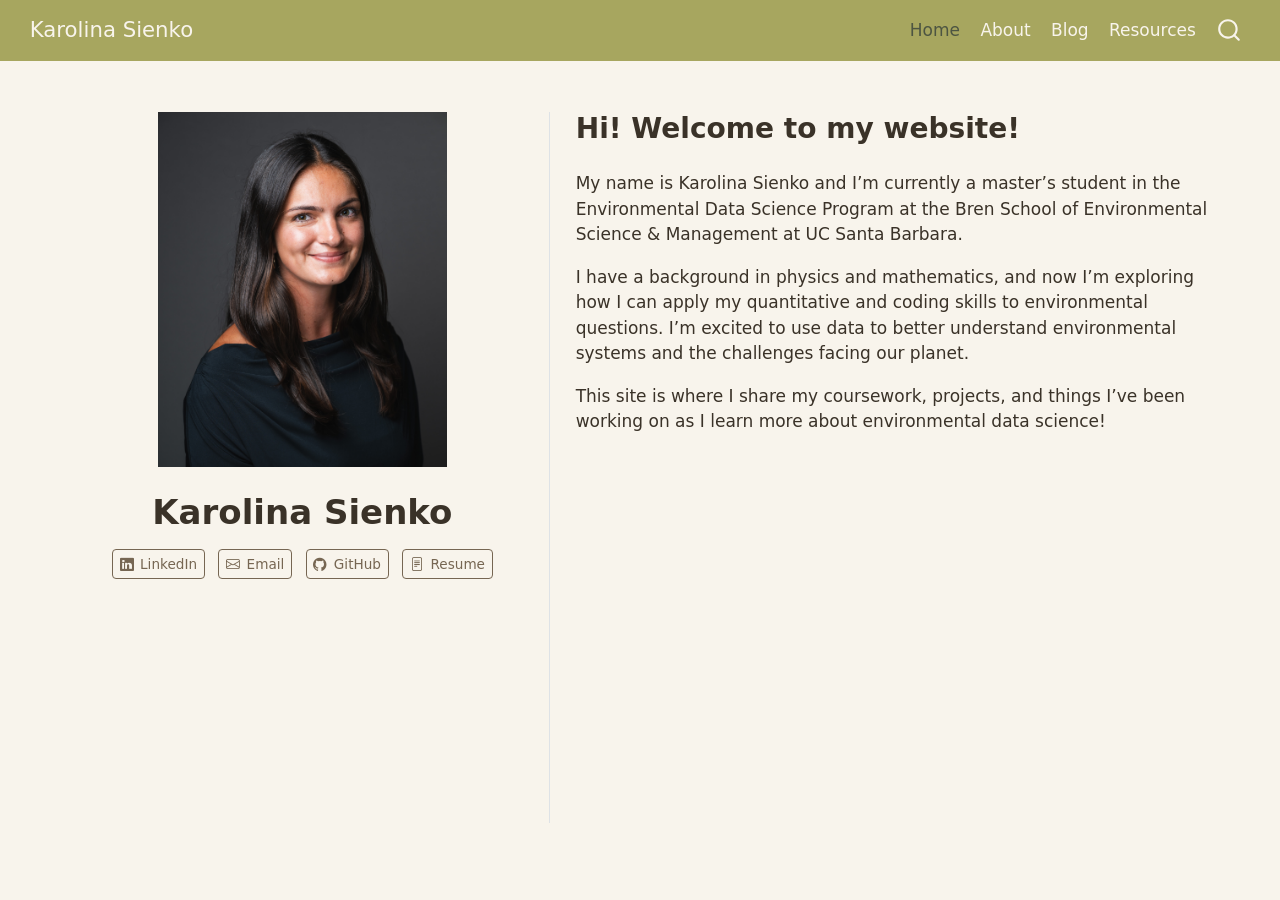
==== commit eb93bed2: "Final blog post" ====
--- a/docs/index.html
+++ b/docs/index.html
@@ -157,7 +157,7 @@
 <h2 data-anchor-id="hi-welcome-to-my-website">Hi! Welcome to my website!</h2>
 <p>My name is Karolina Sienko and I’m currently a master’s student in the Environmental Data Science Program at the Bren School of Environmental Science &amp; Management at UC Santa Barbara.</p>
 <p>I have a background in physics and mathematics, and now I’m exploring how I can apply my quantitative and coding skills to environmental questions. I’m excited to use data to better understand environmental systems and the challenges facing our planet.</p>
-<p>This website is where I share my coursework, projects, and things I’ve been working on as I learn more about environmental data science!</p>
+<p>This site is where I share my coursework, projects, and things I’ve been working on as I learn more about environmental data science!</p>
 
 
 </section>
